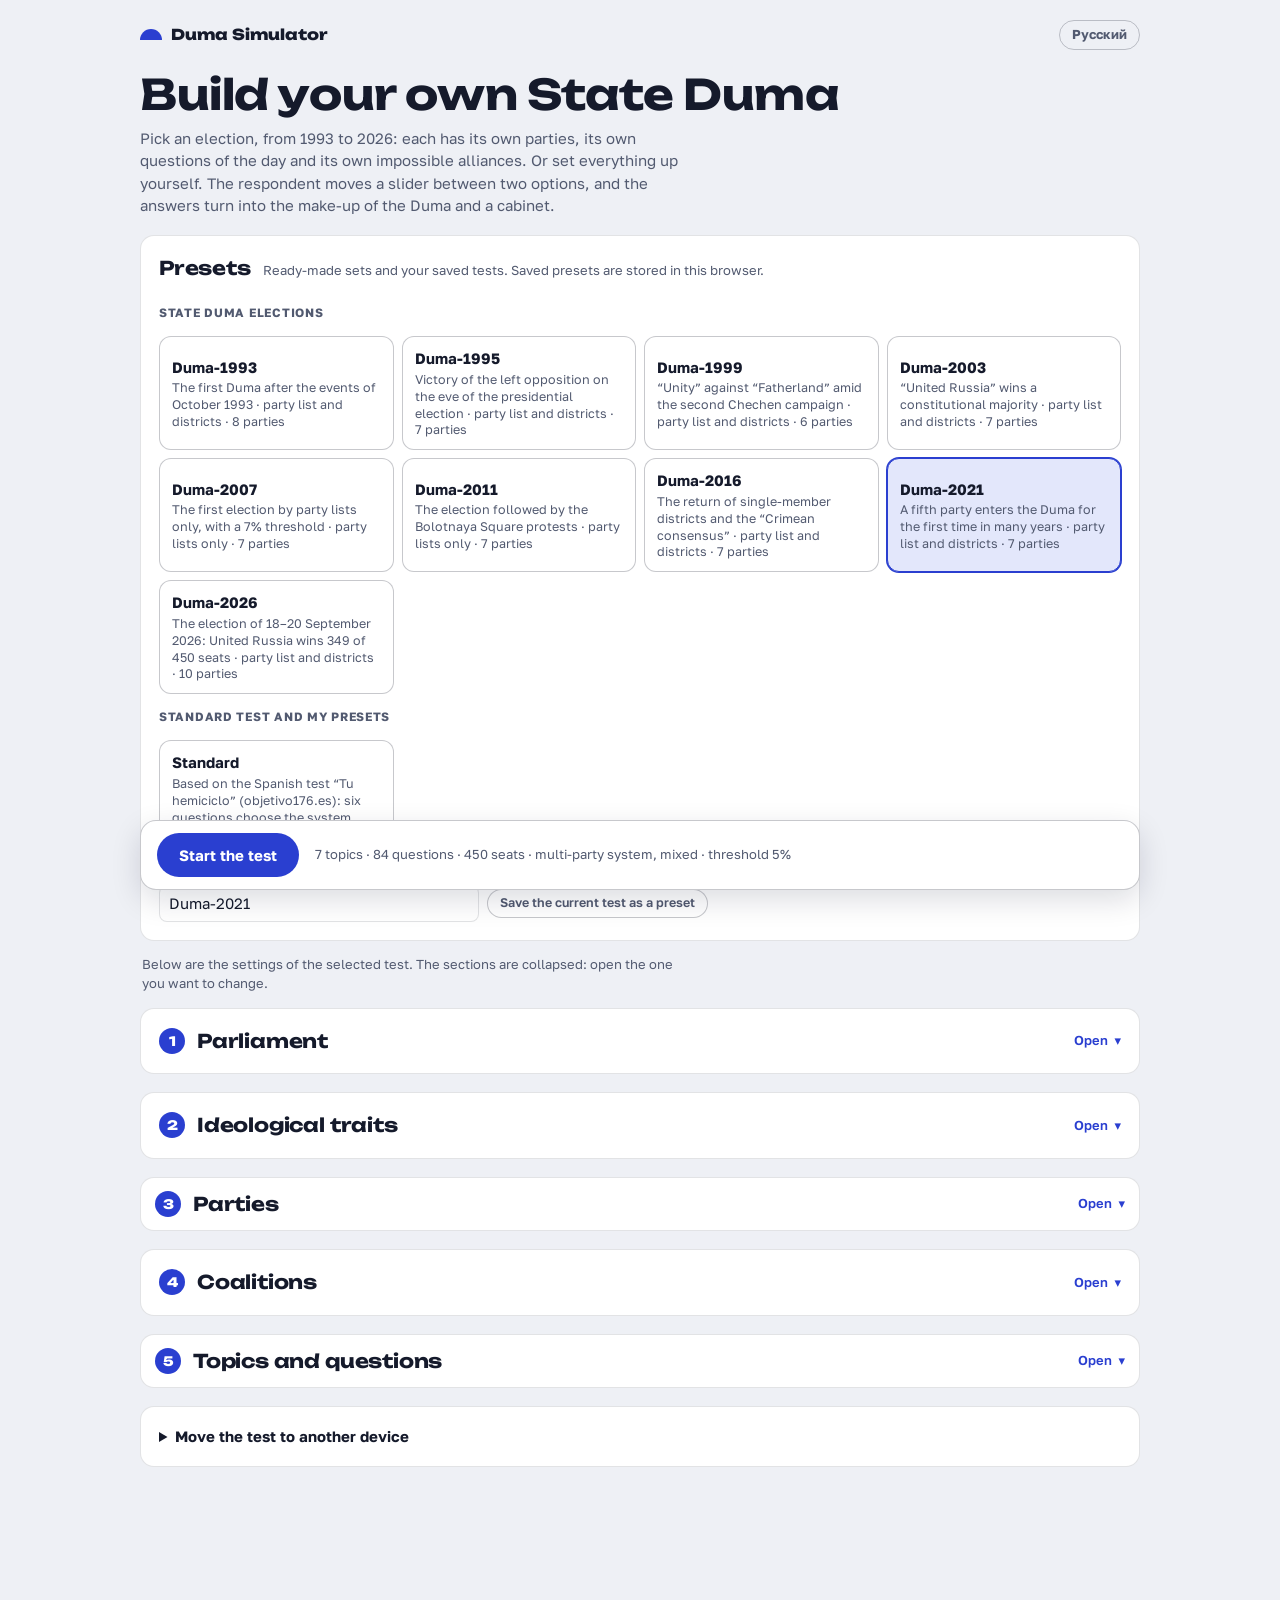
==== index.html @ ae6814ba "Сделал работающую механику с сценариями коалиций" ====
<!DOCTYPE html>
<html lang="en">
<head>
<meta charset="UTF-8">
<meta name="viewport" content="width=device-width, initial-scale=1">
<title>Duma Simulator — test</title>
<meta name="description" content="A test about the Russian State Duma: the elections of 1993–2026, parties, coalitions, the cabinet and the make-up of the Duma based on your answers.">
<script>try{var w=localStorage.getItem('duma-sim-lang');if(!w&&/^ru/i.test(navigator.language||''))w='ru';if(w==='ru')location.replace('ru/index.html');}catch(e){}</script>
<link rel="icon" type="image/svg+xml" href="img/favicon.svg">
<link rel="icon" type="image/png" sizes="180x180" href="img/icon-180.png">
<link rel="apple-touch-icon" href="img/icon-180.png">
<link rel="preconnect" href="https://fonts.googleapis.com">
<link rel="preconnect" href="https://fonts.gstatic.com" crossorigin>
<link rel="stylesheet" href="https://fonts.googleapis.com/css2?family=Golos+Text:wght@400;500;600;700&family=Unbounded:wght@600;800&display=swap">
<link rel="stylesheet" href="css/styles.css?v=30">
</head>
<body>

<div class="wrap">
  <div class="top">
    <div class="brand"><i></i>Duma Simulator</div>
    <div class="top-r">
      <button type="button" class="link" id="toBuild" hidden>← Back to test settings</button>
      <a class="lang" href="ru/index.html" lang="ru" onclick="try{localStorage.setItem('duma-sim-lang','ru')}catch(e){}">Русский</a>
    </div>
  </div>
  <main id="app"></main>
</div>

<script src="vendor/d3.min.js?v=30"></script>
<script src="vendor/d3-parliament.js?v=30"></script>
<script src="js/photos.js?v=30"></script>
<script src="js/logos.js?v=30"></script>
<script src="js/data.js?v=30"></script>
<script src="js/world.js?v=30"></script>
<script src="js/map.js?v=30"></script>
<script src="js/future.js?v=30"></script>
<script src="js/futmap.js?v=30"></script>
<script src="js/app.js?v=34"></script>
</body>
</html>
---- css/styles.css ----
/* Базовый сброс */
html{-webkit-text-size-adjust:100%}
body{margin:0}
img{max-width:100%}
[hidden]{display:none!important}

/* Layout: одна рабочая колонка 1040px; конструктор — пресеты и четыре пронумерованных шага, дальше тест идёт экран за экраном */
:root{
  --bg:#eef0f5; --surface:#ffffff; --sunk:#e5e8ef; --pend:#d3d8e3;
  --line:rgba(22,28,45,.12); --line2:rgba(22,28,45,.24);
  --ink:#151a2b; --ink2:#525a70; --ink3:#868da3;
  --accent:#2a3fd0; --accent-soft:#e3e7fb; --accent-mid:#b9c2f4; --on-accent:#ffffff;
  --accent2:#d9781a; --gold:#f2c230; --on-gold:#3a2c00; --up:#1f9d55; --down:#d64545;
  --wb-bg:#f8f9fa; --wb-fg:#202122; --wb-line:#a2a9b1; --wb-head:#eaecf0; --wb-link:#3366cc; --wb-mute:#54595d;
  --display:'Unbounded','Golos Text',system-ui,sans-serif;
  --body:'Golos Text',system-ui,-apple-system,'Segoe UI',sans-serif;
}
@media (prefers-color-scheme: dark){ :root:not([data-theme="light"]){
  --bg:#0f1220; --surface:#191d2e; --sunk:#232840; --pend:#31374f;
  --line:rgba(255,255,255,.09); --line2:rgba(255,255,255,.22);
  --ink:#e9ebf3; --ink2:#a3aabf; --ink3:#6b728b;
  --accent:#8f9dff; --accent-soft:#232b55; --accent-mid:#3a478c; --on-accent:#0f1220;
  --accent2:#f0a550; --gold:#ffd84d; --on-gold:#221a00; --up:#5fe39a; --down:#ff7b7b; color-scheme:dark } }
:root[data-theme="dark"]{
  --bg:#0f1220; --surface:#191d2e; --sunk:#232840; --pend:#31374f;
  --line:rgba(255,255,255,.09); --line2:rgba(255,255,255,.22);
  --ink:#e9ebf3; --ink2:#a3aabf; --ink3:#6b728b;
  --accent:#8f9dff; --accent-soft:#232b55; --accent-mid:#3a478c; --on-accent:#0f1220;
  --accent2:#f0a550; --gold:#ffd84d; --on-gold:#221a00; --up:#5fe39a; --down:#ff7b7b; color-scheme:dark }

*{box-sizing:border-box}
body{background:var(--bg);color:var(--ink);font:400 15px/1.5 var(--body)}
button,input,select,textarea{font:inherit;color:inherit}
:focus-visible{outline:2px solid var(--accent);outline-offset:2px;border-radius:6px}
h1,h2,h3{font-family:var(--display);text-wrap:balance;margin:0;letter-spacing:-.01em}
.wrap{max-width:1040px;margin:0 auto;padding-inline:20px;padding-block:20px 56px}
.top{display:flex;align-items:center;justify-content:space-between;gap:12px;flex-wrap:wrap;margin-bottom:22px}
.brand{font:800 15px var(--display);display:flex;align-items:center;gap:9px}
.top-r{display:flex;align-items:center;gap:6px 16px;flex-wrap:wrap}
.lang{font-size:13px;font-weight:700;color:var(--ink2);text-decoration:none;border:1px solid var(--line2);border-radius:999px;padding:4px 12px}
.lang:hover{color:var(--accent);border-color:var(--accent)}
.brand i{width:22px;height:11px;border-radius:22px 22px 0 0;background:var(--accent);display:block}
.dot{display:inline-block;width:10px;height:10px;border-radius:50%;margin-right:6px;flex-shrink:0}
.logo{display:inline-block;width:22px;height:22px;border-radius:6px;object-fit:contain;background:var(--wb-bg);border:2px solid var(--line2);margin-right:7px;vertical-align:-6px;flex-shrink:0}
.hint{font-size:13px;color:var(--ink2);margin:0;max-width:68ch}
.cta{border:0;border-radius:999px;background:var(--accent);color:var(--on-accent);font-weight:700;padding:11px 22px;cursor:pointer}
.cta:disabled{opacity:.35;cursor:default}
.cta.ghost{background:transparent;color:var(--accent);box-shadow:inset 0 0 0 1.5px var(--accent)}
.link{border:0;background:none;color:var(--ink2);font-weight:600;font-size:13.5px;cursor:pointer;padding:6px 0}
.link:hover{color:var(--accent)}
.link:disabled{opacity:.35;cursor:default}
.box{background:var(--surface);border:1px solid var(--line);border-radius:14px;padding:18px}
.stack{display:grid;gap:18px}

/* Зал (d3-parliament) */
.hemi svg{display:block;width:100%;height:auto;overflow:visible}
.hemi .seat{transition:fill .45s ease,opacity .3s}
.hemi .seat.dim{opacity:.13}
.hemi .big{fill:var(--ink);font:800 44px var(--display)}
.hemi .sm{fill:var(--ink2);font:500 17px var(--body)}

/* Конструктор */
.intro h1{font-size:clamp(26px,4.6vw,42px);line-height:1.08;margin-bottom:10px}
.intro p{color:var(--ink2);max-width:62ch;margin:0}
.step{display:grid;gap:14px}
.step>header{display:flex;align-items:baseline;gap:6px 12px;flex-wrap:wrap}
.step .num{font:800 13px var(--display);color:var(--on-accent);background:var(--accent);width:26px;height:26px;border-radius:50%;display:inline-flex;align-items:center;justify-content:center;flex-shrink:0;align-self:center}
.step h2{font-size:19px}
.presets{display:grid;grid-template-columns:repeat(auto-fill,minmax(190px,1fr));gap:8px}
.preset{position:relative;display:block;text-align:left;border:1.5px solid var(--line2);background:var(--surface);border-radius:12px;padding:10px 12px;cursor:pointer;min-width:0}
.preset:hover{border-color:var(--accent)}
.preset[aria-pressed="true"]{border-color:var(--accent);box-shadow:0 0 0 1px var(--accent);background:var(--accent-soft)}
.preset b{display:block;padding-right:18px}
.preset span{display:block;font-size:12.5px;color:var(--ink2);line-height:1.35;margin-top:2px}
.pwrap{position:relative;min-width:0;display:grid}
.pwrap .x{position:absolute;top:4px;right:4px;width:24px;height:24px;font-size:16px}
.psave{display:flex;gap:8px;flex-wrap:wrap;align-items:center}
.psave .in{flex:1;min-width:160px;max-width:320px}
.parl{display:grid;grid-template-columns:1.1fr .9fr;gap:28px;align-items:center}
.parl-form{display:grid;gap:16px;min-width:0}
.lbl{font-size:12px;font-weight:700;letter-spacing:.06em;text-transform:uppercase;color:var(--ink2);display:block;margin-bottom:6px}
.seats{display:flex;align-items:center;gap:14px}
.seats input[type=number]{width:108px;font:800 24px var(--display);padding:6px 10px;border:1.5px solid var(--line2);border-radius:10px;background:var(--surface);font-variant-numeric:tabular-nums}
.seats input[type=range]{flex:1;min-width:0;accent-color:var(--accent)}
.chips{display:flex;flex-wrap:wrap;gap:6px}
.chip{border:1px solid var(--line2);background:var(--surface);border-radius:999px;padding:4px 12px;font-size:12.5px;font-weight:600;cursor:pointer;color:var(--ink2);display:inline-flex;align-items:center}
.chip:hover,.chip[aria-pressed="true"]{border-color:var(--accent);color:var(--accent)}
.chip[aria-pressed="true"]{background:var(--accent-soft)}
.sys{border:0;padding:0;margin:0;display:grid;grid-template-columns:repeat(auto-fit,minmax(170px,1fr));gap:8px;min-width:0}
.sys label{position:relative;display:block;border:1.5px solid var(--line2);border-radius:12px;padding:10px 12px;cursor:pointer;background:var(--surface)}
.sys input[type=radio],.sys input[type=checkbox]{position:absolute;opacity:0}
.sys label:has(input:checked){border-color:var(--accent);box-shadow:0 0 0 1px var(--accent);background:var(--accent-soft)}
.sys label:has(input:focus-visible){outline:2px solid var(--accent);outline-offset:2px}
.sys label:has(input:disabled){opacity:.45;cursor:default}
.sys b{display:block;font-weight:700;margin-bottom:2px;line-height:1.25}
.sys span{font-size:12.5px;color:var(--ink2);line-height:1.4;display:block}
.parl-fig{margin:0;min-width:0}
.parl-leg{display:flex;flex-wrap:wrap;justify-content:center;gap:4px 16px;font-size:12.5px;color:var(--ink2);margin-top:8px}
.parl-leg b{color:var(--ink);font-variant-numeric:tabular-nums}
.ring{display:inline-block;width:10px;height:10px;border-radius:50%;border:3px solid var(--accent2);margin-right:6px}
.note{font-size:12.5px;color:var(--ink2);background:var(--sunk);border-radius:8px;padding:8px 11px}

.rows{display:grid;gap:6px}
.in{width:100%;min-width:0;border:1px solid var(--line);border-radius:8px;background:var(--surface);padding:6px 9px}
.in:hover{border-color:var(--line2)}
textarea.in{resize:vertical;line-height:1.35;display:block}
input[type=color]{width:34px;height:32px;padding:2px;border:1px solid var(--line2);border-radius:8px;background:var(--surface);cursor:pointer}
.x{border:0;background:none;color:var(--ink3);cursor:pointer;font-size:18px;line-height:1;width:30px;height:30px;border-radius:8px}
.x:hover{color:var(--down);background:var(--sunk)}
.x:disabled{opacity:.3;cursor:default}
.add{justify-self:start;border:1px dashed var(--line2);background:none;border-radius:8px;padding:6px 12px;font-size:13px;font-weight:600;color:var(--ink2);cursor:pointer}
.add:hover{color:var(--accent);border-color:var(--accent)}
.card{border:1px solid var(--line);border-radius:12px;background:var(--surface)}
.card>summary{cursor:pointer;padding:11px 14px;display:flex;align-items:center;gap:6px;font-weight:700}
.card>summary small{margin-left:auto;font-weight:500;color:var(--ink2);font-size:12.5px;white-space:nowrap}
.c-body{padding:4px 14px 14px;display:grid;gap:12px}
.c-body:empty{display:none}
.f-f{display:grid;grid-template-columns:34px minmax(120px,1fr) 2fr 30px;gap:8px;align-items:center}
.f-logo{display:flex;align-items:center;gap:10px;flex-wrap:wrap;font-size:13px;color:var(--ink2)}
.f-logo .logo{width:44px;height:44px;border-radius:10px;margin:0}
.f-logo .ph{width:44px;height:44px;border-radius:10px;border:1px dashed var(--line2);display:inline-flex;align-items:center;justify-content:center;font-size:11px;color:var(--ink3)}
.f-logo input[type=file]{font-size:12.5px;max-width:100%}
.tg{display:grid;grid-template-columns:110px 1fr;gap:8px;align-items:start}
.tg>span{font-size:11.5px;font-weight:700;letter-spacing:.05em;text-transform:uppercase;color:var(--ink3);padding-top:5px}
.tchip{border:1px solid var(--line2);background:var(--surface);border-radius:999px;padding:3px 10px;font-size:12.5px;font-weight:600;color:var(--ink2);cursor:pointer;display:inline-flex;align-items:center;gap:5px}
.tchip small{font-size:11px;font-weight:500;opacity:.85}
.tchip[data-l="1"]{background:var(--accent-soft);color:var(--ink);border-color:var(--accent-mid)}
.tchip[data-l="2"]{background:var(--accent-mid);color:var(--ink);border-color:var(--accent)}
.tchip[data-l="3"]{background:var(--accent);color:var(--on-accent);border-color:var(--accent)}
span.tchip{cursor:default}
.tchip .rm{border:0;background:none;color:inherit;cursor:pointer;padding:0 0 0 2px;font-size:14px;line-height:1}
.t-f{display:grid;grid-template-columns:34px 1.2fr 1fr 1fr 30px;gap:8px;align-items:center}
.q{border-top:1px solid var(--line);padding-top:12px;display:grid;gap:8px}
.q.off .q-ab,.q.off .q-t,.q.off .q-ax{opacity:.45}
.q-head{display:grid;grid-template-columns:22px 1fr 30px;gap:8px;align-items:center}
.q-head input[type=checkbox]{width:18px;height:18px;accent-color:var(--accent)}
.q-t{font-weight:700}
.q-ab{display:grid;grid-template-columns:1fr 1fr;gap:10px;padding-left:30px}
.opt{display:grid;gap:6px;min-width:0;align-content:start}
.opt label{display:grid;grid-template-columns:16px 1fr;gap:6px;align-items:start;font:800 12px var(--display);color:var(--ink3)}
.opt label span{padding-top:9px}
.trs{display:flex;flex-wrap:wrap;gap:5px;align-items:center;padding-left:22px}
.tsel{width:auto;max-width:150px;padding:3px 6px;font-size:12.5px;border-radius:999px;color:var(--ink2)}
.q-ax{padding-left:30px;display:grid;grid-template-columns:1fr auto;gap:10px;align-items:center;font-size:12px;color:var(--ink2)}
.q-ax svg{display:block;width:100%;height:auto}
.q-ax .in{width:auto;font-size:12.5px;padding:3px 6px}
.launch{position:sticky;bottom:calc(10px + env(safe-area-inset-bottom,0px));z-index:5;display:flex;align-items:center;gap:8px 16px;flex-wrap:wrap;background:var(--surface);border:1px solid var(--line2);border-radius:16px;padding:12px 16px;box-shadow:0 10px 30px rgba(10,14,40,.14)}
.launch span{font-size:13px;color:var(--ink2);flex:1;min-width:150px}
.io textarea{width:100%;min-height:120px;font:12px/1.4 ui-monospace,Consolas,monospace;margin:8px 0}
.io summary{cursor:pointer;font-weight:700}
.io .r{display:flex;gap:8px 14px;flex-wrap:wrap;align-items:center}

/* Приоритеты и вердикт о системе */
.narrow{max-width:720px;margin:0 auto}
.narrow h2,.res h2{font-size:clamp(24px,4vw,36px);line-height:1.1;margin-bottom:8px}
.lead{color:var(--ink2);margin:0 0 16px;max-width:60ch}
.lead b{color:var(--ink)}
.pr{display:grid;grid-template-columns:1fr 64px;gap:8px 12px;align-items:center;background:var(--surface);border:1px solid var(--line);border-radius:12px;padding:10px 12px}
.pr.off .nm,.pr.off .st{opacity:.45}
.pr .nm{font-weight:700;line-height:1.2;min-width:0}
.pr .nm small{display:block;font-weight:500;font-size:12px;color:var(--ink2);margin-top:2px}
.pr .st{text-align:right;font:800 18px var(--display);font-variant-numeric:tabular-nums;line-height:1}
.pr .st small{display:block;font:600 10.5px var(--body);color:var(--ink3);margin-top:3px}
.seg{grid-column:1/-1;display:flex;gap:2px;background:var(--sunk);border-radius:10px;padding:3px}
.seg button{flex:1;min-width:0;border:0;background:none;border-radius:7px;padding:6px 2px;font-size:12.5px;font-weight:600;color:var(--ink2);cursor:pointer;white-space:nowrap;overflow:hidden;text-overflow:ellipsis}
.seg button[aria-checked="true"]{background:var(--accent);color:var(--on-accent)}
.seg button[data-l="0"][aria-checked="true"]{background:var(--ink3);color:var(--surface)}
.go{display:flex;align-items:center;gap:14px;flex-wrap:wrap;margin-top:18px}
.go span{font-size:13px;color:var(--ink2)}
.vd{display:grid;gap:8px;margin:0 0 14px}
.vd div{display:grid;grid-template-columns:minmax(0,1.3fr) 1fr 34px;gap:10px;align-items:center;font-size:13.5px}
.vd div.win{font-weight:700}
.vd i{display:block;height:8px;border-radius:4px;background:var(--pend);overflow:hidden}
.vd i b{display:block;height:100%;background:var(--ink3);border-radius:4px}
.vd .win i b{background:var(--accent)}
.vd em{font:800 13px var(--display);font-style:normal;text-align:right;font-variant-numeric:tabular-nums}

/* Вопрос */
.prog{display:flex;gap:3px;margin-bottom:22px}
.prog i{flex:1;height:5px;border-radius:3px;background:var(--pend)}
.prog i.gap{margin-left:7px}
.prog i.done{background:var(--accent)}
.prog i.skip{background:color-mix(in srgb,var(--accent) 35%,var(--pend))}
.prog i.cur{background:var(--ink2)}
.meta{display:flex;align-items:center;gap:8px 10px;flex-wrap:wrap;font-size:13px;color:var(--ink2);margin-bottom:12px}
.meta b{color:var(--ink);font-size:14px}
.pill{border-radius:999px;padding:2px 10px;background:var(--surface);border:1px solid var(--line2);font-weight:700;color:var(--ink);font-size:12px}
.pill.d{border-color:var(--accent2)}
.qtitle{font-size:clamp(22px,3.4vw,32px);line-height:1.15;margin-bottom:20px}
.poles{display:grid;grid-template-columns:1fr 1fr;gap:12px}
.pole{border:1.5px solid var(--line2);background:var(--surface);border-radius:12px;padding:12px 14px;line-height:1.4;font-weight:600;cursor:pointer;text-align:left;opacity:var(--o,1);transition:border-color .2s,opacity .2s;min-width:0}
.pole.r{text-align:right}
.pole em{display:block;font:800 12px var(--display);font-style:normal;color:var(--ink3);margin-bottom:3px}
.pole.on{border-color:var(--accent);box-shadow:0 0 0 1px var(--accent)}
.pole.on em{color:var(--accent)}
.track{position:relative;height:56px;margin:14px 18px 0;touch-action:none;cursor:pointer;user-select:none;-webkit-user-select:none}
.track .rail{position:absolute;left:0;right:0;top:25px;height:6px;border-radius:3px;background:var(--pend)}
.track .tick{position:absolute;top:21px;width:2px;height:14px;margin-left:-1px;background:var(--line2)}
.track .tick.c{background:var(--ink3);height:18px;top:19px}
.track .fill{position:absolute;top:25px;height:6px;border-radius:3px;background:var(--accent)}
.ball{position:absolute;top:10px;width:36px;height:36px;margin-left:-18px;border-radius:50%;background:var(--surface);border:3px solid var(--ink3);box-shadow:0 4px 14px rgba(0,0,0,.18);cursor:grab;outline:none;transition:border-color .2s,transform .15s}
.ball::after{content:"";position:absolute;inset:7px;border-radius:50%;background:var(--ink3)}
.track.set .ball{border-color:var(--accent)}
.track.set .ball::after{background:var(--accent)}
.ball:focus-visible{box-shadow:0 0 0 4px color-mix(in srgb,var(--accent) 35%,transparent),0 4px 14px rgba(0,0,0,.18)}
.track.drag .ball{cursor:grabbing;transform:scale(1.12)}
.track.anim .ball,.track.anim .fill{transition:left .25s ease,width .25s ease,border-color .2s}
.val{text-align:center;font-size:13.5px;font-weight:600;color:var(--ink2);min-height:20px;margin-top:2px}
.nav2{display:flex;align-items:center;gap:18px;flex-wrap:wrap;margin-top:22px}
.kbd{font-size:11.5px;color:var(--ink3);margin-top:12px}
@media (hover:none){.kbd{display:none}}

/* Табло */
.board h2{font-size:clamp(18px,3vw,26px);line-height:1.15}
.board h2 em{font-style:normal;color:var(--accent)}
.board .eyebrow{font-size:11px;font-weight:700;letter-spacing:.12em;text-transform:uppercase;color:var(--ink2)}
.bcols{display:grid;grid-template-columns:1.05fr .95fr;gap:28px;align-items:center;margin-top:14px}
.bcols>*{min-width:0}
.sb{position:relative}
.sr{position:absolute;left:0;right:0;height:40px;display:grid;grid-template-columns:22px 1fr 54px 44px;gap:10px;align-items:center;padding:0 10px 0 8px;border-radius:9px;background:var(--sunk);border-left:4px solid var(--c);transition:top .8s cubic-bezier(.2,.8,.2,1)}
.sr.maj{box-shadow:0 0 0 2px var(--gold)}
.sr .rk{font:800 13px var(--display);color:var(--ink2);text-align:center}
.sr .nm{min-width:0}
.sr .nm b{display:block;font-size:13.5px;white-space:nowrap;overflow:hidden;text-overflow:ellipsis;line-height:1.2}
.sr .nm .logo{width:16px;height:16px;border-width:1px;border-radius:4px;margin-right:5px;vertical-align:-3px}
.sr .bar{display:block;position:relative;height:4px;border-radius:2px;background:var(--pend);margin-top:4px}
.sr .bar span{position:absolute;left:0;top:0;bottom:0;border-radius:2px;background:var(--c);transition:width .7s ease}
.sr .bar em{position:absolute;left:70%;top:-3px;bottom:-3px;width:2px;background:var(--ink3)}
.sr .pts{justify-self:center;font:800 12px var(--display);color:var(--on-gold);background:var(--gold);border-radius:7px;padding:3px 6px;min-width:40px;text-align:center;opacity:0;transform:scale(.4);transition:opacity .25s,transform .4s cubic-bezier(.3,1.6,.5,1)}
.sr .pts.show{opacity:1;transform:none}
.sr .pts.zero{background:var(--pend);color:var(--ink2)}
.sr .pts.neg{background:var(--down);color:var(--surface)}
.sr .tot{text-align:right;font:800 17px var(--display);font-variant-numeric:tabular-nums}
.msg{min-height:22px;margin:10px 0 0;font-weight:700;text-align:center}
.bfoot{display:flex;justify-content:space-between;gap:10px;flex-wrap:wrap;margin-top:12px;font-size:12px;color:var(--ink2)}
.bnav{display:flex;align-items:center;justify-content:space-between;gap:12px;flex-wrap:wrap;margin-top:16px}

/* Результат */
.main{display:grid;grid-template-columns:1.1fr .9fr;gap:32px;align-items:center}
.main>*{min-width:0}
.leg{display:grid;gap:2px}
.row{display:grid;grid-template-columns:auto minmax(0,1.5fr) 1fr auto;gap:8px;align-items:center;border:0;background:none;text-align:left;padding:7px 6px;border-radius:8px;cursor:pointer;font-size:13.5px}
.row:hover,.row[aria-pressed="true"]{background:var(--sunk)}
.row .dot,.row .logo{margin:0}
.row b{white-space:nowrap;overflow:hidden;text-overflow:ellipsis}
.row .bar{height:8px;border-radius:4px;background:var(--pend);overflow:hidden}
.row .bar span{display:block;height:100%;border-radius:4px;transition:width .5s}
.row .n{text-align:right;font:800 13px var(--display);font-variant-numeric:tabular-nums;white-space:nowrap}
.row .n small{font:500 11px var(--body);color:var(--ink2);margin-right:6px}
.row.zero{opacity:.45}
.desc{font-size:13px;color:var(--ink2);background:var(--sunk);border-radius:8px;padding:9px 11px;margin-top:8px;min-height:40px}
.desc b{color:var(--ink)}
.box h3{font-size:15px;margin-bottom:4px}
.box .hint{margin-bottom:10px}
.coal{display:grid;grid-template-columns:repeat(auto-fit,minmax(240px,1fr));gap:8px}
.co{border:1px solid var(--line2);border-radius:10px;padding:9px 11px;min-width:0}
.co .t{display:flex;justify-content:space-between;align-items:baseline;gap:8px;font-size:13px;font-weight:700}
.co .t em{font:800 14px var(--display);font-style:normal;color:var(--accent)}
.co .bar{position:relative;display:flex;height:10px;border-radius:5px;overflow:hidden;background:var(--pend);margin-top:7px}
.co .bar span{display:block;height:100%}
.co .bar em{position:absolute;top:-2px;bottom:-2px;width:2px;background:var(--ink);opacity:.7}
.ths{display:grid;grid-template-columns:1fr 1fr;gap:6px 22px}
.tr{display:grid;grid-template-columns:1fr 60px;gap:5px 10px;align-items:center;padding:8px;border-radius:10px;border:1px solid transparent;cursor:pointer;min-width:0}
.tr:hover,.tr[aria-pressed="true"]{background:var(--sunk)}
.tr[aria-pressed="true"]{border-color:var(--line2)}
.tr .nm{font-weight:700;font-size:13.5px;min-width:0}
.tr .n{text-align:right;font:800 15px var(--display);font-variant-numeric:tabular-nums}
.tr .tb{grid-column:1/-1;display:flex;height:10px;border-radius:5px;overflow:hidden;background:var(--pend)}
.tr .tb i{display:block;height:100%}
.tr.na{opacity:.5;cursor:default}
.strips{display:grid;grid-template-columns:1fr 1fr;gap:10px 14px;align-items:start}
.strip{background:var(--sunk);border-radius:12px;padding:10px 12px 6px;min-width:0}
.strip .l{display:flex;justify-content:space-between;gap:8px;font-size:11.5px;color:var(--ink2)}
.strip .l b{color:var(--ink);font-size:12px;text-align:center}
.strip svg{display:block}
.fleg{display:flex;flex-wrap:wrap;gap:4px 12px;font-size:11.5px;color:var(--ink2);margin-bottom:10px}
.fleg .dot{width:8px;height:8px;margin-right:4px}
.you{background:var(--surface);box-shadow:inset 0 0 0 2px var(--ink)}
.qd summary{cursor:pointer;font-size:11.5px;font-weight:600;color:var(--accent);width:max-content;padding:2px 0}
.qd[open]{background:var(--surface);border-radius:10px;padding:4px 10px 6px;margin:4px -4px 6px}
.qr{padding:8px 0;border-top:1px solid var(--line)}
.qr .h{display:flex;justify-content:space-between;align-items:center;gap:8px;font-size:12.5px;flex-wrap:wrap}
.near{display:inline-flex;align-items:center;padding:3px 10px 3px 8px;border-radius:999px;font-size:11.5px;font-weight:700;background:color-mix(in srgb,var(--c) 14%,var(--surface));border:1px solid color-mix(in srgb,var(--c) 50%,transparent)}
.near small{font-size:10.5px;font-weight:500;color:var(--ink2);margin-right:6px}
.near .dot{width:8px;height:8px;margin-right:5px;background:var(--c)}
.near.off{font-weight:500;color:var(--ink3);background:var(--sunk);border-color:var(--line)}
.qr .ab{display:flex;justify-content:space-between;gap:12px;font-size:10.5px;line-height:1.35;color:var(--ink3)}
.qr .ab span{max-width:48%}
.qr .ab span+span{text-align:right}
.acts{display:flex;flex-wrap:wrap;gap:10px}
/* Мир вокруг Думы: карта, законопроекты */
#presbox:empty,#mapbox:empty,#billbox:empty{display:none}
.co .bar em.cm{background:var(--accent2);opacity:1}
.mapgrid{display:grid;grid-template-columns:1.6fr 1fr;gap:20px;align-items:start}
.mapgrid>*{min-width:0}
.rumap svg{display:block;width:100%;height:auto}
.rumap .rg{stroke:var(--surface);stroke-width:.7;cursor:pointer;transition:opacity .2s}
.rumap .rg:hover{opacity:.75}
.rumap .rg.sel{stroke:var(--ink);stroke-width:2}
.rumap .rg.city{stroke:var(--ink);stroke-width:1.2}
.bill{border-top:1px solid var(--line);padding:12px 0 4px}
.bill .h{display:flex;justify-content:space-between;align-items:center;gap:10px;flex-wrap:wrap;margin-bottom:2px}
.bill .hint{margin:4px 0;max-width:none}
.pill.ok{border-color:var(--up);color:var(--up)}
.pill.bad{border-color:var(--down);color:var(--down)}
.vbar{position:relative;display:flex;height:12px;border-radius:6px;background:var(--pend);margin:8px 0 4px}
.vbar span{display:block;height:100%}
.vbar .y{background:var(--up);border-radius:6px 0 0 6px}
.vbar .a{background:var(--ink3)}
.vbar .n{background:var(--down)}
.vbar em{position:absolute;top:-3px;bottom:-3px;width:2px;background:var(--ink)}
.vnum{display:flex;flex-wrap:wrap;gap:4px 16px;font-size:12.5px;color:var(--ink2);font-variant-numeric:tabular-nums}
.vnum b{color:var(--ink)}
.bvs{display:grid;gap:2px;font-size:12.5px;color:var(--ink2);margin:6px 0 2px}
.bvs .dot{width:8px;height:8px;margin:0 4px 0 2px}
@media (max-width:820px){.mapgrid{grid-template-columns:1fr}}
.cmp svg{display:block;width:100%;max-width:440px;height:auto;margin:0 auto}
.cmp .ax{font:600 10.5px var(--body);fill:var(--ink2);letter-spacing:.03em}
.cmp .lb{font:500 10.5px var(--body);fill:var(--ink)}
.cmp .lb.you{font-weight:700}
.chip:disabled{opacity:.4;cursor:default}
.chip.veto[aria-pressed="true"]{border-color:var(--down);color:var(--down);background:color-mix(in srgb,var(--down) 12%,var(--surface))}
.coed{display:grid;gap:6px;padding:10px 0;border-top:1px solid var(--line)}
.chk{display:flex;gap:8px;align-items:flex-start;font-size:13.5px;margin-top:6px}
.chk input{width:18px;height:18px;accent-color:var(--accent);flex-shrink:0}
.co .t small{display:block;font-weight:500;font-size:12px;color:var(--ink2);margin-top:1px}
.chip .logo{width:16px;height:16px;border-width:1px;border-radius:4px;margin-right:5px;vertical-align:0}
.cab-row{display:grid;grid-template-columns:26px minmax(0,1.2fr) minmax(0,1fr) minmax(0,1fr);gap:10px;align-items:center;padding:8px 0 8px 10px;border-top:1px solid var(--line);border-left:4px solid var(--c)}
.cab-row .rk{font:800 12px var(--display);color:var(--ink3);text-align:center}
.cab-row .nm{min-width:0}
.cab-row .nm small{display:block;font-size:12px;color:var(--ink2)}
.cab-row .nm small.who{font-size:13.5px;color:var(--ink)}
@media (max-width:820px){.cab-row{grid-template-columns:26px minmax(0,1fr)}.cab-row select{grid-column:2}}
.ppl{display:grid;gap:6px;min-width:0}
.pp{display:grid;grid-template-columns:30px minmax(0,1.3fr) minmax(0,1fr) auto auto 30px;gap:8px;align-items:center}
.ava{width:40px;height:50px;object-fit:cover;object-position:50% 20%;border-radius:6px;border:1px solid var(--line2);background:var(--sunk);float:left;margin-right:10px}
.ava.sm{width:30px;height:38px;float:none;margin:0;display:block}
.chip.up{cursor:pointer}
#credits p{margin:3px 0;font-size:11.5px;overflow-wrap:anywhere}
#credits summary{cursor:pointer}
@media (max-width:820px){.pp{grid-template-columns:30px minmax(0,1fr) auto 30px}.pp select{grid-column:2/-1;grid-row:2}}
.wb-ph.pic{background:var(--wb-bg)}
.wb-ph.pic img{width:100%;height:100%;object-fit:cover;object-position:50% 20%;max-width:none;max-height:none}
/* Викибокс: намеренно один и тот же светлый вид в обеих темах, как на странице Википедии */
.wb{width:100%;max-width:440px;margin:0 auto;border:1px solid var(--wb-line);border-collapse:collapse;background:var(--wb-bg);color:var(--wb-fg);font:12.5px/1.45 sans-serif;table-layout:fixed}
.wb th,.wb td{padding:3px 5px;vertical-align:top;text-align:center;overflow-wrap:anywhere}
.wb th[scope=row]{text-align:left;font-weight:700;width:26%}
.wb .wb-left{text-align:left}
.wb .wb-title{font-size:14.5px;background:var(--wb-head);padding:7px 5px}
.wb .wb-title div{font-weight:400;font-size:12px}
.wb-nav{display:grid;grid-template-columns:1fr auto 1fr;gap:8px}
.wb-nav span{color:var(--wb-link)}
.wb-nav span:first-child{text-align:left}
.wb-nav span:last-child{text-align:right}
.wb .wb-sub{font-weight:700;border-bottom:1px solid var(--wb-line);padding-bottom:7px}
.wb .wb-hr{border-bottom:1px solid var(--wb-line);padding:0;height:4px}
.wb-ph{width:62px;height:78px;margin:5px auto 0;display:flex;align-items:center;justify-content:center;border:1px solid var(--wb-line)}
.wb-ph img{max-width:100%;max-height:100%;background:var(--wb-bg);padding:3px}
.wb-ph.pic img{padding:0}
.wb-ph span{color:var(--wb-bg);font:700 17px sans-serif;text-shadow:0 1px 2px rgba(0,0,0,.65)}
.wb-pn{font-weight:700}
.wb-pn i{display:block;height:5px;margin:0 auto 3px;width:80%;border:1px solid var(--wb-line)}
.wb-cap{font-size:11.5px;color:var(--wb-mute);padding-bottom:4px}
.wb .hemi{max-width:300px;margin:6px auto 0}
.det{font-size:13.5px;color:var(--ink2)}
.det summary{cursor:pointer;font-weight:700;color:var(--ink)}
.det p{margin:8px 0;max-width:72ch}
.foot{font-size:12px;color:var(--ink3);margin-top:28px;max-width:80ch}
.foot a{color:var(--ink2)}

@media (max-width:820px){
  .parl,.bcols,.main{grid-template-columns:1fr;gap:16px}
  .parl-fig{order:-1;max-width:420px;margin:0 auto;width:100%}
  .ths,.strips,.q-ab{grid-template-columns:1fr}
  .f-f{grid-template-columns:34px 1fr 30px}
  .f-f .fd{grid-column:1/-1}
  .t-f{grid-template-columns:34px 1fr 30px}
  .t-f .tp{grid-column:1/-1}
  .tg{grid-template-columns:1fr;gap:4px}
  .q-ab,.q-ax{padding-left:0}
  .q-ax{grid-template-columns:1fr}
  .bcols .hemi{max-width:320px;margin:0 auto;width:100%}
  .pole{font-size:14px;padding:10px 11px}
}
@media (prefers-reduced-motion:reduce){ .hemi .seat,.sr,.sr .bar span,.sr .pts,.row .bar span,.ball,.track.anim .ball,.track.anim .fill{transition:none} }

/* Карточка «Россия будущего» */
.fut-card{border:1px solid var(--line2);border-top:5px solid var(--fc);border-radius:12px;padding:16px;margin-top:12px;background:var(--surface)}
.fut-head{display:flex;align-items:center;gap:14px;margin-bottom:14px}
.fut-flag{width:96px;height:64px;flex-shrink:0;border:1px solid var(--line2);border-radius:4px;display:block}
.fut-head small,.fut-lead small{display:block;font-size:12px;color:var(--ink2);text-transform:uppercase;letter-spacing:.04em}
.fut-head b{font:800 22px/1.15 var(--display);display:block;overflow-wrap:anywhere}
.fut-body{display:grid;grid-template-columns:minmax(0,1fr) minmax(0,1.1fr);gap:18px;align-items:start}
.fut-lead{display:flex;align-items:center;gap:12px;margin-bottom:12px}
.fut-lead .wb-ph{margin:0;flex-shrink:0;color:#fff;font-weight:700}
.fut-lead b{font-size:17px}
.fut-info dl{margin:0;display:grid;gap:9px}
.fut-info dt{font-size:12px;color:var(--ink2);text-transform:uppercase;letter-spacing:.04em}
.fut-info dd{margin:2px 0 0;font-weight:600;overflow-wrap:anywhere}
.fut-mono{display:inline-flex;align-items:center;justify-content:center;min-width:22px;height:22px;padding:0 4px;border-radius:6px;color:#fff;font:800 10px var(--display);margin-right:7px;vertical-align:-5px;box-shadow:0 0 0 1px var(--line2)}
.fut-vis{display:grid;gap:10px}
.fut-vis figure{margin:0}
.fut-vis figcaption{font-size:12px;color:var(--ink2);text-align:center;margin-top:2px}
.fut-map{width:100%;height:auto;display:block}
.fut-map use{stroke:var(--ink3);stroke-width:.6;stroke-opacity:.55}
.fut-map .off{fill:var(--line2)}
.fut-t{margin:14px 0 0;font-size:14.5px}
@media (max-width:640px){ .fut-body{grid-template-columns:1fr} .fut-head b{font-size:19px} }

/* Сворачиваемые разделы настройки теста */
details.sec{display:block}
.sec>summary{display:flex;align-items:center;gap:12px;cursor:pointer;list-style:none}
.sec>summary::-webkit-details-marker{display:none}
.sec>summary h2{font-size:19px;margin:0}
.sec-t{margin-left:auto;font-size:13px;font-weight:600;color:var(--accent);white-space:nowrap}
.sec-t::after{content:"▾";display:inline-block;margin-left:6px;transition:transform .15s}
.sec[open]>summary .sec-t::after{transform:rotate(180deg)}
.sec .t-close,.sec[open] .t-open{display:none}
.sec[open] .t-close{display:inline}
.sec:not(.box)>summary{padding:12px 14px;border:1px solid var(--line);border-radius:14px;background:var(--surface)}
.sec-b{display:grid;gap:14px;margin-top:14px}
.sec-hint{margin:-4px 2px -4px}
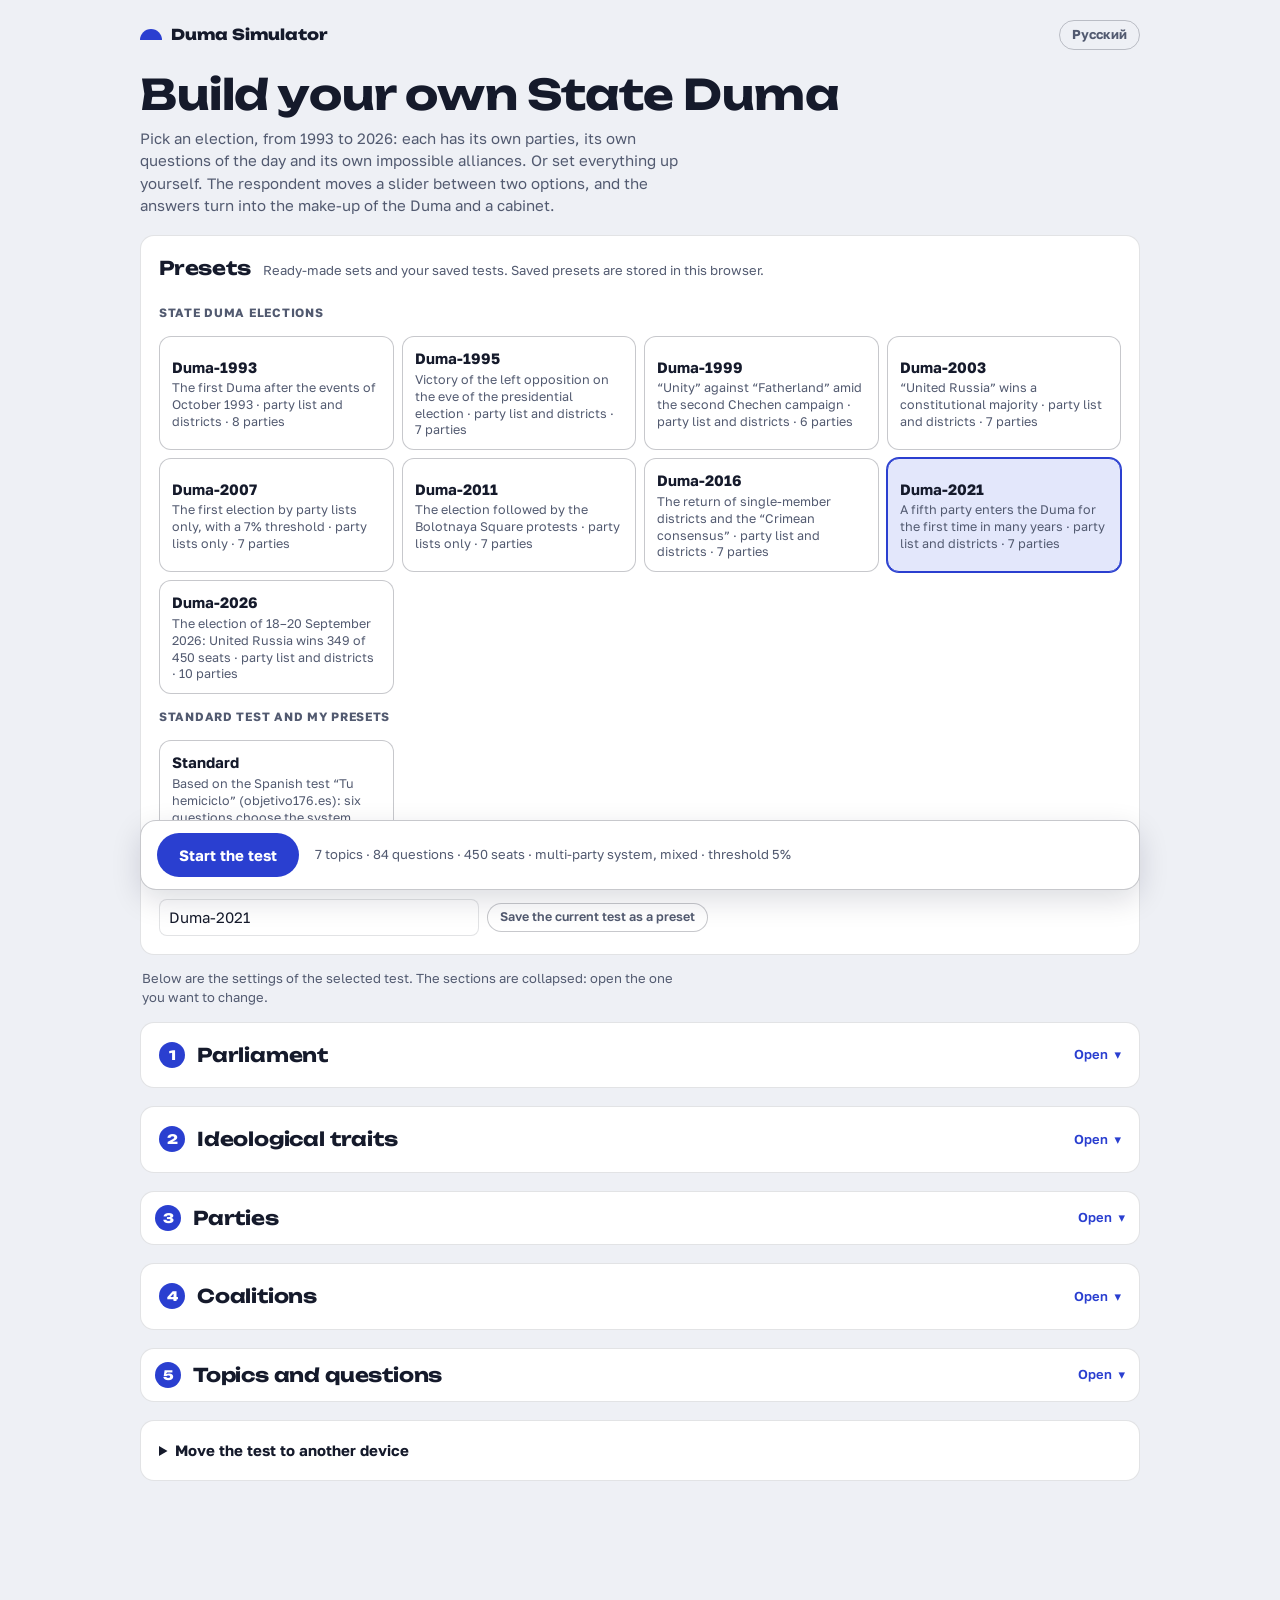
==== commit b26965a5: "Возможность загружать пресеты" ====
--- a/index.html
+++ b/index.html
@@ -12,7 +12,7 @@
 <link rel="preconnect" href="https://fonts.googleapis.com">
 <link rel="preconnect" href="https://fonts.gstatic.com" crossorigin>
 <link rel="stylesheet" href="https://fonts.googleapis.com/css2?family=Golos+Text:wght@400;500;600;700&family=Unbounded:wght@600;800&display=swap">
-<link rel="stylesheet" href="css/styles.css?v=30">
+<link rel="stylesheet" href="css/styles.css?v=32">
 </head>
 <body>
 
@@ -32,10 +32,11 @@
 <script src="js/photos.js?v=30"></script>
 <script src="js/logos.js?v=30"></script>
 <script src="js/data.js?v=30"></script>
+<script src="presets/catalog.js?v=2"></script>
 <script src="js/world.js?v=30"></script>
 <script src="js/map.js?v=30"></script>
 <script src="js/future.js?v=30"></script>
 <script src="js/futmap.js?v=30"></script>
-<script src="js/app.js?v=34"></script>
+<script src="js/app.js?v=43"></script>
 </body>
 </html>
--- a/css/styles.css
+++ b/css/styles.css
@@ -113,6 +113,9 @@
 .card{border:1px solid var(--line);border-radius:12px;background:var(--surface)}
 .card>summary{cursor:pointer;padding:11px 14px;display:flex;align-items:center;gap:6px;font-weight:700}
 .card>summary small{margin-left:auto;font-weight:500;color:var(--ink2);font-size:12.5px;white-space:nowrap}
+.fam-order{display:grid;gap:2px;margin-left:6px;flex-shrink:0}
+.fam-move{width:26px;height:20px;padding:0;border:1px solid var(--line);border-radius:5px;background:var(--surface);color:var(--ink2);font-size:13px;line-height:1;cursor:pointer}
+.fam-move:hover{border-color:var(--accent);color:var(--accent);background:var(--accent-soft)}
 .c-body{padding:4px 14px 14px;display:grid;gap:12px}
 .c-body:empty{display:none}
 .f-f{display:grid;grid-template-columns:34px minmax(120px,1fr) 2fr 30px;gap:8px;align-items:center}
@@ -251,6 +254,7 @@
 .desc{font-size:13px;color:var(--ink2);background:var(--sunk);border-radius:8px;padding:9px 11px;margin-top:8px;min-height:40px}
 .desc b{color:var(--ink)}
 .box h3{font-size:15px;margin-bottom:4px}
+.box h3.coalition-title{text-align:center;font-size:22px;line-height:1.2;margin:0 0 12px;font-weight:800}
 .box .hint{margin-bottom:10px}
 .coal{display:grid;grid-template-columns:repeat(auto-fit,minmax(240px,1fr));gap:8px}
 .co{border:1px solid var(--line2);border-radius:10px;padding:9px 11px;min-width:0}
@@ -320,6 +324,10 @@
 .cmp .lb.you{font-weight:700}
 .chip:disabled{opacity:.4;cursor:default}
 .chip.veto[aria-pressed="true"]{border-color:var(--down);color:var(--down);background:color-mix(in srgb,var(--down) 12%,var(--surface))}
+.coal-member{display:grid;gap:1px;text-align:left;line-height:1.15}
+.coal-member small{font-size:10px;font-weight:500;color:var(--ink2)}
+.coal-member[data-state="optional"]{background:color-mix(in srgb,#67bfff 18%,var(--surface));border-color:color-mix(in srgb,#67bfff 48%,var(--line2));color:color-mix(in srgb,#267cad 85%,var(--ink))}
+.coal-member[data-state="optional"] small{color:inherit;opacity:.8}
 .coed{display:grid;gap:6px;padding:10px 0;border-top:1px solid var(--line)}
 .chk{display:flex;gap:8px;align-items:flex-start;font-size:13.5px;margin-top:6px}
 .chk input{width:18px;height:18px;accent-color:var(--accent);flex-shrink:0}
